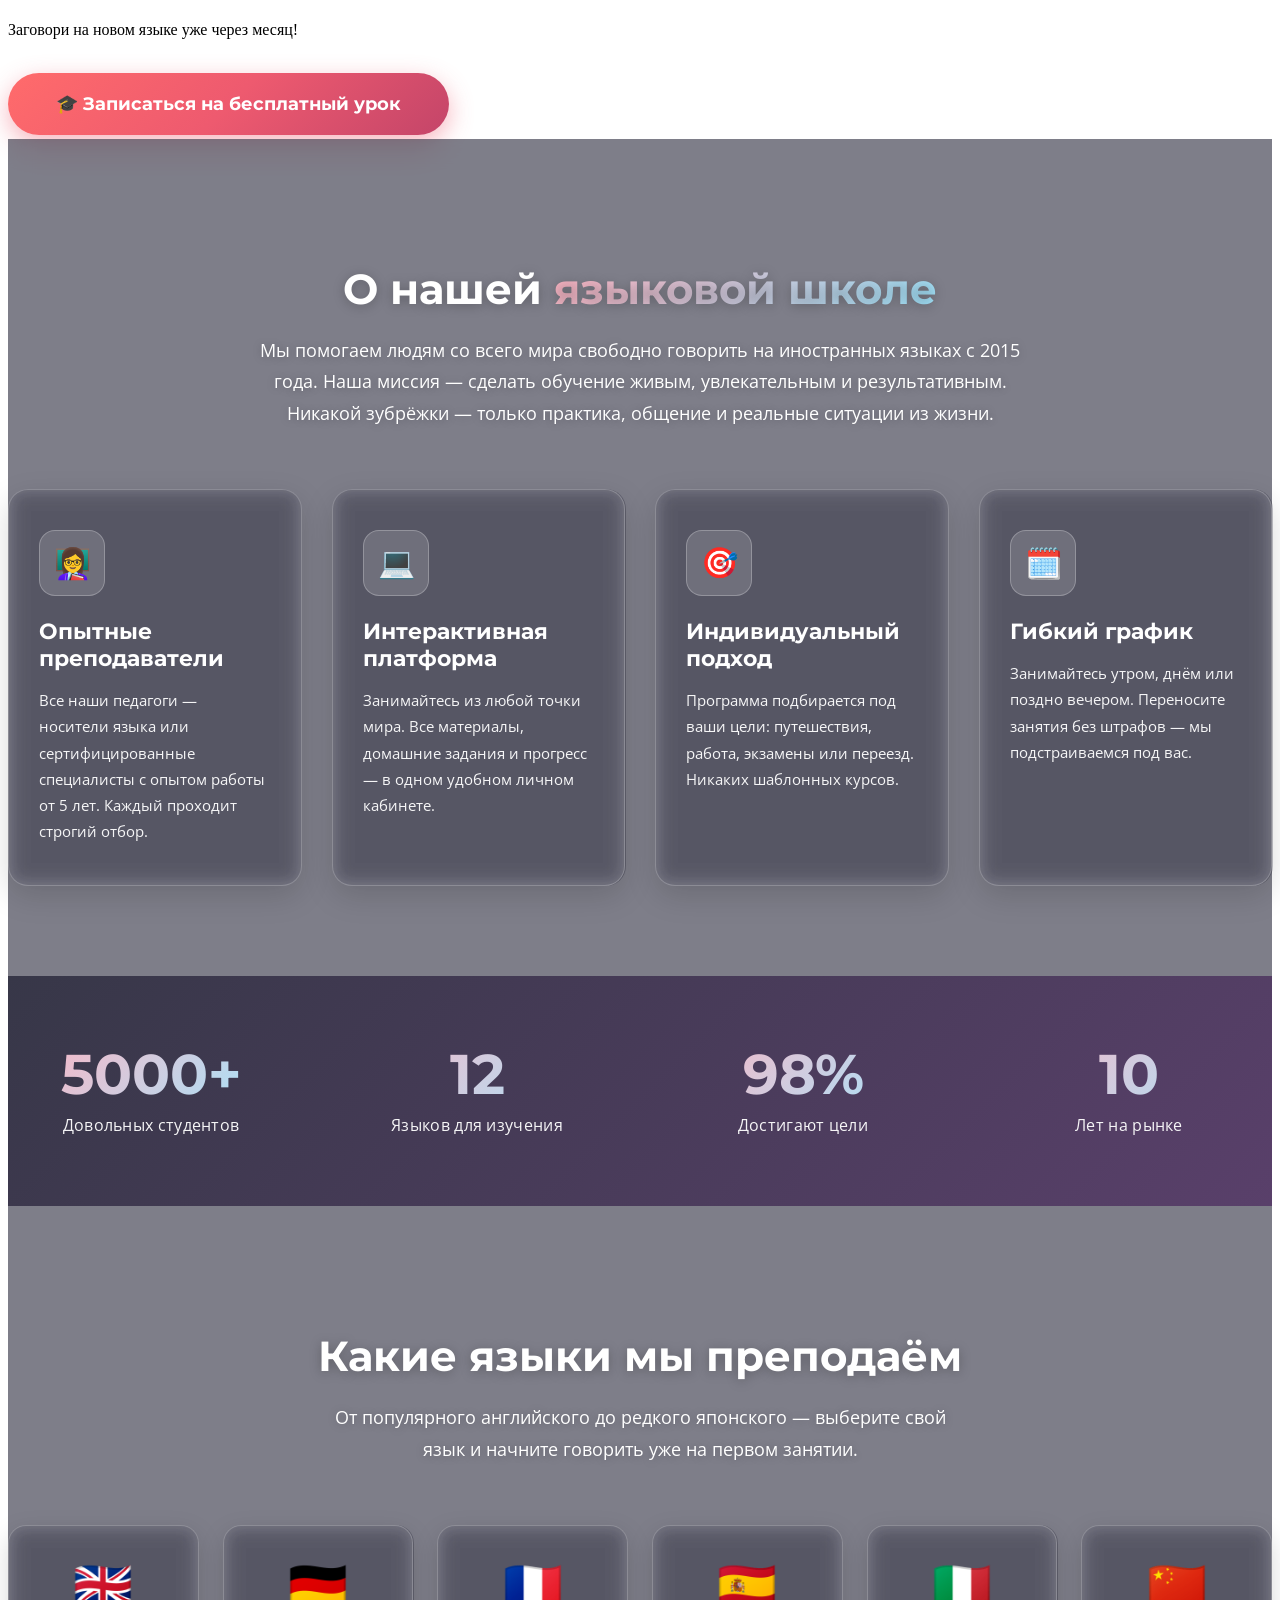
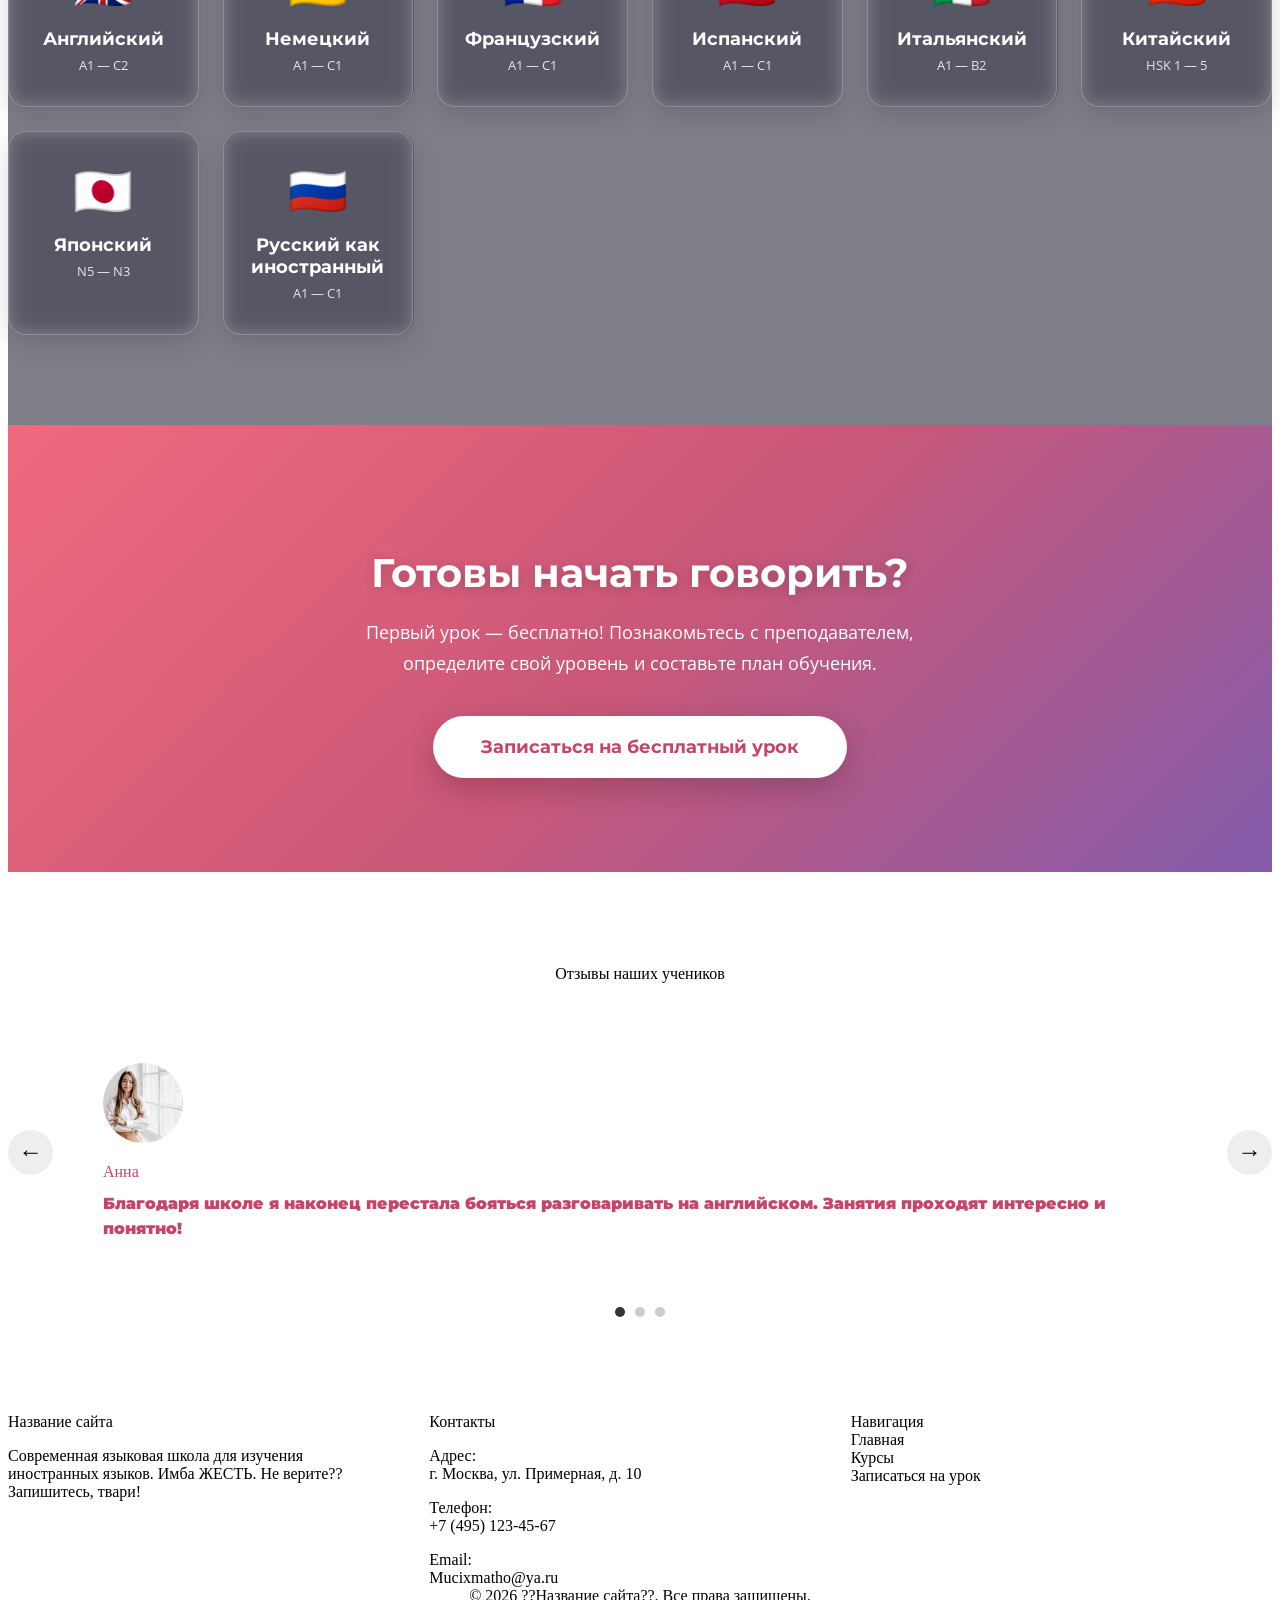
==== index.html @ 7e63f456 "Merge branch 'main' into feature/maksyaeva-form" ====
<!DOCTYPE html>
<html lang="ru">
<head>
    <meta charset="UTF-8">
    <meta name="viewport" content="width=device-width, initial-scale=1.0">
    <title>Языковая школа — Заговори на новом языке</title>
    <meta name="description" content="Современная языковая школа. Индивидуальные занятия с лучшими преподавателями. Английский, немецкий, французский, испанский, китайский.">

    <!-- 1. Шрифты -->
    <link rel="preconnect" href="https://fonts.googleapis.com">
    <link rel="preconnect" href="https://fonts.gstatic.com" crossorigin>
    <link href="https://fonts.googleapis.com/css2?family=Montserrat:wght@400;500;700&family=Open+Sans:wght@400;500;600&display=swap" rel="stylesheet">

    <!-- 2. Сброс стилей -->
    <link rel="stylesheet" href="css/reset.css">

    <!-- 3. Переменные -->
    <link rel="stylesheet" href="css/variables.css">

    <!-- 4. Общие стили -->
    <link rel="stylesheet" href="css/main.css">

    <!-- 4.1. Градиентный фон -->
    <link rel="stylesheet" href="css/gradient.css">

    <!-- 5. Стили компонентов -->
    <link rel="stylesheet" href="css/components/hero.css">

    <!-- 6. Стили для новых секций -->
        <!-- 6. Стили для новых секций -->
    <style>
        /* ====== Кнопка "Записаться" ====== */
        .btn {
            display: inline-block;
            padding: 16px 36px;
            border-radius: 50px;
            font-family: 'Montserrat', sans-serif;
            font-weight: 700;
            font-size: 16px;
            text-decoration: none;
            cursor: pointer;
            border: none;
            transition: all 0.3s ease;
            position: relative;
            overflow: hidden;
        }

        .btn--primary {
            background: linear-gradient(135deg, #ff6b6b 0%, #ee5a6f 50%, #c44569 100%);
            color: #ffffff;
            box-shadow: 0 8px 25px rgba(238, 90, 111, 0.45);
        }

        .btn--primary::before {
            content: '';
            position: absolute;
            top: 0;
            left: -100%;
            width: 100%;
            height: 100%;
            background: linear-gradient(90deg, transparent, rgba(255,255,255,0.3), transparent);
            transition: left 0.6s ease;
        }

        .btn--primary:hover::before {
            left: 100%;
        }

        .btn--primary:hover {
            transform: translateY(-4px) scale(1.03);
            box-shadow: 0 14px 35px rgba(238, 90, 111, 0.6);
            background: linear-gradient(135deg, #ff7b7b 0%, #f06a7f 50%, #d45579 100%);
        }

        .btn--primary:active {
            transform: translateY(-1px) scale(0.99);
            box-shadow: 0 6px 18px rgba(238, 90, 111, 0.5);
        }

        .btn--large {
            padding: 20px 48px;
            font-size: 18px;
        }

        @keyframes pulse {
            0%, 100% { box-shadow: 0 8px 25px rgba(238, 90, 111, 0.45), 0 0 0 0 rgba(238, 90, 111, 0.7); }
            70% { box-shadow: 0 8px 25px rgba(238, 90, 111, 0.45), 0 0 0 18px rgba(238, 90, 111, 0); }
        }

        .btn--pulse {
            animation: pulse 2.5s infinite;
        }

        /* ====== Секция "О школе" ====== */
        .about {
            padding: 90px 0;
            /* Затемнённая подложка для читаемости */
            background: rgba(20, 20, 40, 0.55);
            backdrop-filter: blur(12px);
            -webkit-backdrop-filter: blur(12px);
        }

        .about__header {
            text-align: center;
            max-width: 760px;
            margin: 0 auto 60px;
        }

        .about__title {
            font-family: 'Montserrat', sans-serif;
            font-size: 42px;
            font-weight: 700;
            color: #ffffff;
            margin-bottom: 20px;
            line-height: 1.2;
            text-shadow: 0 2px 12px rgba(0, 0, 0, 0.25);
        }

        .about__title span {
            background: linear-gradient(135deg, #ffb3c1, #a0e7ff);
            -webkit-background-clip: text;
            -webkit-text-fill-color: transparent;
            background-clip: text;
        }

        /* ✅ Белый текст под заголовком */
        .about__lead {
            font-family: 'Open Sans', sans-serif;
            font-size: 18px;
            line-height: 1.75;
            color: #ffffff;
            text-shadow: 0 1px 8px rgba(0, 0, 0, 0.25);
        }

        /* Сетка карточек */
        .about__grid {
            display: grid;
            grid-template-columns: repeat(auto-fit, minmax(280px, 1fr));
            gap: 30px;
            margin-top: 40px;
        }

        .about__card {
            /* Полупрозрачный тёмный фон — белый текст читается идеально */
            background: rgba(255, 255, 255, 0.1);
            backdrop-filter: blur(10px);
            -webkit-backdrop-filter: blur(10px);
            padding: 40px 30px;
            border-radius: 20px;
            border: 1px solid rgba(255, 255, 255, 0.2);
            box-shadow: 0 10px 30px rgba(0, 0, 0, 0.15);
            transition: transform 0.3s ease, box-shadow 0.3s ease, background 0.3s ease;
        }

        .about__card:hover {
            transform: translateY(-8px);
            background: rgba(255, 255, 255, 0.16);
            box-shadow: 0 20px 45px rgba(0, 0, 0, 0.25);
        }

        .about__icon {
            width: 64px;
            height: 64px;
            border-radius: 16px;
            display: flex;
            align-items: center;
            justify-content: center;
            font-size: 30px;
            margin-bottom: 22px;
            background: rgba(255, 255, 255, 0.15);
            border: 1px solid rgba(255, 255, 255, 0.25);
        }

        /* ✅ Белые заголовки карточек */
        .about__card h3 {
            font-family: 'Montserrat', sans-serif;
            font-size: 22px;
            font-weight: 700;
            color: #ffffff;
            margin-bottom: 14px;
        }

        /* ✅ Белый текст описаний */
        .about__card p {
            font-family: 'Open Sans', sans-serif;
            font-size: 15px;
            line-height: 1.75;
            color: #ffffff;
            opacity: 0.95;
        }

        /* ====== Статистика ====== */
        .stats {
            padding: 70px 0;
            background: linear-gradient(135deg, rgba(20, 20, 40, 0.85) 0%, rgba(60, 30, 80, 0.85) 100%);
            backdrop-filter: blur(10px);
            -webkit-backdrop-filter: blur(10px);
            color: #ffffff;
        }

        .stats__grid {
            display: grid;
            grid-template-columns: repeat(auto-fit, minmax(200px, 1fr));
            gap: 40px;
            text-align: center;
        }

        .stats__item {
            position: relative;
        }

        .stats__number {
            font-family: 'Montserrat', sans-serif;
            font-size: 56px;
            font-weight: 700;
            background: linear-gradient(135deg, #ffb3c1, #a0e7ff);
            -webkit-background-clip: text;
            -webkit-text-fill-color: transparent;
            background-clip: text;
            display: block;
            line-height: 1;
            margin-bottom: 12px;
        }

        /* ✅ Белые подписи статистики */
        .stats__label {
            font-family: 'Open Sans', sans-serif;
            font-size: 16px;
            color: #ffffff;
            letter-spacing: 0.3px;
            opacity: 0.95;
        }

        /* ====== Языки ====== */
        .languages {
            padding: 90px 0;
            background: rgba(20, 20, 40, 0.55);
            backdrop-filter: blur(12px);
            -webkit-backdrop-filter: blur(12px);
        }

        .languages__title {
            font-family: 'Montserrat', sans-serif;
            font-size: 42px;
            font-weight: 700;
            color: #ffffff;
            text-align: center;
            margin-bottom: 20px;
            text-shadow: 0 2px 12px rgba(0, 0, 0, 0.25);
        }

        /* ✅ Белый подзаголовок */
        .languages__subtitle {
            font-family: 'Open Sans', sans-serif;
            font-size: 18px;
            color: #ffffff;
            text-align: center;
            max-width: 640px;
            margin: 0 auto 60px;
            line-height: 1.75;
            text-shadow: 0 1px 8px rgba(0, 0, 0, 0.25);
        }

        .languages__grid {
            display: grid;
            grid-template-columns: repeat(auto-fit, minmax(180px, 1fr));
            gap: 24px;
        }

        .language-card {
            background: rgba(255, 255, 255, 0.1);
            backdrop-filter: blur(10px);
            -webkit-backdrop-filter: blur(10px);
            border: 1px solid rgba(255, 255, 255, 0.2);
            border-radius: 18px;
            padding: 32px 20px;
            text-align: center;
            box-shadow: 0 8px 25px rgba(0, 0, 0, 0.15);
            transition: transform 0.3s ease, box-shadow 0.3s ease, background 0.3s ease;
            cursor: pointer;
        }

        .language-card:hover {
            transform: translateY(-6px);
            background: rgba(255, 255, 255, 0.18);
            box-shadow: 0 18px 40px rgba(0, 0, 0, 0.3);
        }

        .language-card__flag {
            font-size: 48px;
            display: block;
            margin-bottom: 14px;
        }

        /* ✅ Белое название языка */
        .language-card__name {
            font-family: 'Montserrat', sans-serif;
            font-size: 18px;
            font-weight: 700;
            color: #ffffff;
            margin-bottom: 6px;
        }

        /* ✅ Белый уровень */
        .language-card__level {
            font-family: 'Open Sans', sans-serif;
            font-size: 13px;
            color: #ffffff;
            opacity: 0.85;
        }

        /* ====== Финальный CTA ====== */
        .cta {
            padding: 90px 0;
            background: linear-gradient(135deg, rgba(238, 90, 111, 0.9) 0%, rgba(196, 69, 105, 0.9) 50%, rgba(118, 75, 162, 0.9) 100%);
            color: #ffffff;
            text-align: center;
        }

        .cta__title {
            font-family: 'Montserrat', sans-serif;
            font-size: 40px;
            font-weight: 700;
            margin-bottom: 20px;
            line-height: 1.2;
            color: #ffffff;
            text-shadow: 0 2px 12px rgba(0, 0, 0, 0.2);
        }

        /* ✅ Чистый белый текст */
        .cta__text {
            font-family: 'Open Sans', sans-serif;
            font-size: 18px;
            max-width: 620px;
            margin: 0 auto 36px;
            line-height: 1.75;
            color: #ffffff;
        }

        .btn--light {
            background: #ffffff;
            color: #c44569;
            box-shadow: 0 10px 30px rgba(0, 0, 0, 0.2);
        }

        .btn--light:hover {
            background: #ffffff;
            color: #c44569;Индивидуальные занятия с лучшими преподавателями. Интерактивная платформа и удобный график. Начни учиться сегодня! 
            transform: translateY(-4px) scale(1.03);
            box-shadow: 0 16px 40px rgba(0, 0, 0, 0.3);
        }

        /* Адаптив */
        @media (max-width: 768px) {
            .about__title,
            .languages__title,
            .cta__title { font-size: 30px; }
            .stats__number { font-size: 42px; }
            .btn--large { padding: 16px 32px; font-size: 16px; }
            .about, .languages, .cta { padding: 60px 0; }
        }

        .footer {
    margin-top: 0;
}

        .hero__subtitle {
            color: #ffffff;
        }
        
    </style>
</head>
<body class="gradient-bg">

    <!-- <header> здесь будет верстать Алексей (задача 3) -->

    <main>
        <!-- ============ Hero Section (Задача 6 — Борисенко) ============ -->
        <section class="hero">
            <div class="container hero__container">
                <div class="hero__content">
                    <h1 class="hero__title">
                        Заговори на новом языке уже через месяц!
                    </h1>
                    <p class="hero__subtitle">
                        Индивидуальные занятия с лучшими преподавателями. 
                        Интерактивная платформа и удобный график. 
                        Начни учиться сегодня!
                    </p>
                    <a href="booking.html" class="btn btn--primary btn--large btn--pulse">
                        🎓 Записаться на бесплатный урок
                    </a>
                </div>
            </div>
        </section>

        <!-- ============ О школе ============ -->
        <section class="about" id="about">
            <div class="container">
                <div class="about__header">
                    <h2 class="about__title">
                        О нашей <span>языковой школе</span>
                    </h2>
                    <p class="about__lead">
                        Мы помогаем людям со всего мира свободно говорить на иностранных языках 
                        с 2015 года. Наша миссия — сделать обучение живым, увлекательным 
                        и результативным. Никакой зубрёжки — только практика, общение и реальные 
                        ситуации из жизни.
                    </p>
                </div>

                <div class="about__grid">
                    <article class="about__card">
                        <div class="about__icon">👩‍🏫</div>
                        <h3>Опытные преподаватели</h3>
                        <p>Все наши педагоги — носители языка или сертифицированные специалисты 
                           с опытом работы от 5 лет. Каждый проходит строгий отбор.</p>
                    </article>

                    <article class="about__card">
                        <div class="about__icon">💻</div>
                        <h3>Интерактивная платформа</h3>
                        <p>Занимайтесь из любой точки мира. Все материалы, домашние задания 
                           и прогресс — в одном удобном личном кабинете.</p>
                    </article>

                    <article class="about__card">
                        <div class="about__icon">🎯</div>
                        <h3>Индивидуальный подход</h3>
                        <p>Программа подбирается под ваши цели: путешествия, работа, 
                           экзамены или переезд. Никаких шаблонных курсов.</p>
                    </article>

                    <article class="about__card">
                        <div class="about__icon">🗓️</div>
                        <h3>Гибкий график</h3>
                        <p>Занимайтесь утром, днём или поздно вечером. Переносите занятия 
                           без штрафов — мы подстраиваемся под вас.</p>
                    </article>
                </div>
            </div>
        </section>

        <!-- ============ Статистика ============ -->
        <section class="stats">
            <div class="container">
                <div class="stats__grid">
                    <div class="stats__item">
                        <span class="stats__number">5000+</span>
                        <span class="stats__label">Довольных студентов</span>
                    </div>
                    <div class="stats__item">
                        <span class="stats__number">12</span>
                        <span class="stats__label">Языков для изучения</span>
                    </div>
                    <div class="stats__item">
                        <span class="stats__number">98%</span>
                        <span class="stats__label">Достигают цели</span>
                    </div>
                    <div class="stats__item">
                        <span class="stats__number">10</span>
                        <span class="stats__label">Лет на рынке</span>
                    </div>
                </div>
            </div>
        </section>

        <!-- ============ Языки ============ -->
        <section class="languages" id="languages">
            <div class="container">
                <h2 class="languages__title">Какие языки мы преподаём</h2>
                <p class="languages__subtitle">
                    От популярного английского до редкого японского — выберите свой язык 
                    и начните говорить уже на первом занятии.
                </p>

                <div class="languages__grid">
                    <div class="language-card">
                        <span class="language-card__flag">🇬🇧</span>
                        <div class="language-card__name">Английский</div>
                        <div class="language-card__level">A1 — C2</div>
                    </div>
                    <div class="language-card">
                        <span class="language-card__flag">🇩🇪</span>
                        <div class="language-card__name">Немецкий</div>
                        <div class="language-card__level">A1 — C1</div>
                    </div>
                    <div class="language-card">
                        <span class="language-card__flag">🇫🇷</span>
                        <div class="language-card__name">Французский</div>
                        <div class="language-card__level">A1 — C1</div>
                    </div>
                    <div class="language-card">
                        <span class="language-card__flag">🇪🇸</span>
                        <div class="language-card__name">Испанский</div>
                        <div class="language-card__level">A1 — C1</div>
                    </div>
                    <div class="language-card">
                        <span class="language-card__flag">🇮🇹</span>
                        <div class="language-card__name">Итальянский</div>
                        <div class="language-card__level">A1 — B2</div>
                    </div>
                    <div class="language-card">
                        <span class="language-card__flag">🇨🇳</span>
                        <div class="language-card__name">Китайский</div>
                        <div class="language-card__level">HSK 1 — 5</div>
                    </div>
                    <div class="language-card">
                        <span class="language-card__flag">🇯🇵</span>
                        <div class="language-card__name">Японский</div>
                        <div class="language-card__level">N5 — N3</div>
                    </div>
                    <div class="language-card">
                        <span class="language-card__flag">🇷🇺</span>
                        <div class="language-card__name">Русский как иностранный</div>
                        <div class="language-card__level">A1 — C1</div>
                    </div>
                </div>
            </div>
        </section>

        <!-- ============ Финальный CTA ============ -->
        <section class="cta">
            <div class="container">
                <h2 class="cta__title">Готовы начать говорить?</h2>
                <p class="cta__text">
                    Первый урок — бесплатно! Познакомьтесь с преподавателем, 
                    определите свой уровень и составьте план обучения.
                </p>
                <a href="booking.html" class="btn btn--light btn--large">
                    Записаться на бесплатный урок
                </a>
            </div>
        </section>

        <!-- Здесь будет секция преимуществ от Виктории (задача 7) -->
        <!-- Здесь будет слайдер отзывов от Руслана (задача 8) -->
        <section class="reviews" id="reviews">
    <div class="container">
        <h2 class="reviews__title">Отзывы наших учеников</h2>

        <div class="reviews__slider">
            <button class="reviews__button reviews__button--prev" type="button" aria-label="Предыдущий отзыв">
                ←
            </button>

            <div class="reviews__track">

                <article class="review-card">
                    <img
                        class="review-card__photo"
                        src="img/анна.jpg"
                        alt="Фото Анны"
                    >

                    <div class="review-card__content">
                        <h3 class="review-card__name">Анна</h3>
                        <p class="review-card__text">
                            Благодаря школе я наконец перестала бояться
                            разговаривать на английском. Занятия проходят
                            интересно и понятно!
                        </p>
                    </div>
                </article>

                <article class="review-card">
                    <img
                        class="review-card__photo"
                        src="img/максим.jpg"
                        alt="Фото Максима"
                    >

                    <div class="review-card__content">
                        <h3 class="review-card__name">Максим</h3>
                        <p class="review-card__text">
                            Очень понравился формат занятий. Преподаватель
                            объясняет сложные темы простыми словами.
                        </p>
                    </div>
                </article>

                <article class="review-card">
                    <img
                        class="review-card__photo"
                        src="img/елена.jpg"
                        alt="Фото Елены"
                    >

                    <div class="review-card__content">
                        <h3 class="review-card__name">Елена</h3>
                        <p class="review-card__text">
                            За несколько месяцев я значительно улучшила
                            свой словарный запас и стала увереннее использовать
                            английский в повседневной жизни.
                        </p>
                    </div>
                </article>

            </div>

            <button class="reviews__button reviews__button--next" type="button" aria-label="Следующий отзыв">
                →
            </button>
        </div>

        <div class="reviews__dots">
            <button class="reviews__dot reviews__dot--active" type="button" aria-label="Отзыв 1"></button>
            <button class="reviews__dot" type="button" aria-label="Отзыв 2"></button>
            <button class="reviews__dot" type="button" aria-label="Отзыв 3"></button>
        </div>
    </div>
</section>
<script src="js/slider.js"></script>
    </main>

    <!-- Footer (Задача 9 — Золотухин) -->
    <!-- КТО УДАЛИТ, ТОТ ЛОХ -->
    <footer class="footer">
        <div class="container">
            <div class="footer-content">
                <div class="footer-column">
                    <h3 class="footer-title">Название сайта</h3>
                    <p class="footer-description">
                        Современная языковая школа для изучения иностранных языков. Имба ЖЕСТЬ. Не верите?? Запишитесь, твари!
                    </p>
                </div>
    
                <div class="footer-column">
                    <h3 class="footer-title">Контакты</h3>
                    <address class="footer-contacts">
                        <p>
                            <strong>Адрес:</strong><br>
                            г. Москва, ул. Примерная, д. 10
                        </p>
                        <p>
                            <strong>Телефон:</strong><br>
                            <a href="tel:+88005553535">
                                +7 (495) 123-45-67
                            </a>
                        </p>
                        <p>
                            <strong>Email:</strong><br>
                            <a href="mailto:Mucixmatho@ya.ru">
                                Mucixmatho@ya.ru
                            </a>
                        </p>
                    </address>
                </div>
    
                <div class="footer-column">
                    <h3 class="footer-title">Навигация</h3>
                    <nav class="footer-nav" aria-label="Навигация в подвале">
                        <a href="index.html">Главная</a>
                        <a href="courses.html">Курсы</a>
                        <a href="booking.html">Записаться на урок</a>
                    </nav>
                </div>
            </div>
            <div class="footer-bottom">
                <p>
                    &copy; 2026 ??Название сайта??. Все права защищены.
                </p>
            </div>
        </div>
    </footer>
</body>
</html>
---- css/main.css ----
/* css/main.css */
/* Базовая типографика и общие стили */

body {
    font-family: var(--font-body);
    font-size: var(--font-size-base);
    font-weight: var(--font-weight-normal);
    line-height: var(--line-height-normal);
    color: var(--color-text-main);
    background-color: var(--color-bg-main);
}

/* ===== ЗАГОЛОВКИ ===== */
h1, h2, h3, h4, h5, h6 {
    font-family: var(--font-heading);
    font-weight: var(--font-weight-bold);
    line-height: var(--line-height-tight);
    color: var(--color-text-main);
}

h1 {
    font-size: var(--font-size-3xl);
    margin-bottom: var(--space-lg);
}

h2 {
    font-size: var(--font-size-2xl);
    margin-bottom: var(--space-md);
}

h3 {
    font-size: var(--font-size-xl);
    margin-bottom: var(--space-sm);
}

/* ===== ТЕКСТ ===== */
p {
    font-size: var(--font-size-base);
    line-height: var(--line-height-normal);
    margin-bottom: var(--space-md);
}

small {
    font-size: var(--font-size-sm);
    color: var(--color-text-secondary);
}

a {
    color: var(--color-primary);
    transition: color var(--transition-fast);
}

a:hover {
    color: var(--color-primary-hover);
}

/* ===== КОНТЕЙНЕР ===== */
.container {
    max-width: var(--container-width);
    margin: 0 auto;
    padding: 0 var(--container-padding);
    width: 100%;
}

/* ===== ПРИЖИМАЕМ ФУТЕР К НИЗУ ===== */
/* Это понадобится Даниилу (задача 9) */
/* КТО УДАЛИТ, ТОТ ЛОХ ) */
.footer {
    background-color: var(--color-bg-dark);
    color: var(--color-text-inverse);
    padding: var(--space-2xl) 0 var(--space-lg);
    margin-top: var(--space-2xl);
}

.footer-content {
    display: grid;
    grid-template-columns: 1fr 1fr 1fr;
    gap: var(--space-2xl);
}

.footer-column {
    display: flex;
    flex-direction: column;
}

.footer-title {
    color: var(--color-text-inverse);
    font-family: var(--font-heading);
    font-size: var(--font-size-lg);
    font-weight: var(--font-weight-bold);
    margin-bottom: var(--space-md);
}

.footer-description {
    color: var(--color-primary-light);
    max-width: 350px;
    margin-bottom: 0;
}

.footer-contacts {
    font-style: normal;
}

.footer-contacts p {
    color: var(--color-text-inverse);
    margin-bottom: var(--space-sm);
}

.footer-contacts strong {
    font-weight: var(--font-weight-medium);
}

.footer a {
    color: var(--color-primary-light);
    text-decoration: none;
    transition:
        color var(--transition-fast),
        opacity var(--transition-fast);
}

.footer a:hover {
    color: var(--color-accent);
}

.footer a:focus-visible {
    outline: 2px solid var(--color-accent);
    outline-offset: 3px;
}

.footer-nav {
    display: flex;
    flex-direction: column;
    gap: var(--space-sm);
}

.footer-nav a {
    width: fit-content;
}

.footer-bottom {
    border-top: 1px solid var(--color-border);
    margin-top: var(--space-2xl);
    padding-top: var(--space-md);
    text-align: center;
}

.footer-bottom p {
    color: var(--color-text-secondary);
    font-size: var(--font-size-sm);
    margin: 0;
}

/* ===== АДАПТИВНОСТЬ FOOTER ===== */

@media (max-width: 768px) {
    .footer-content {
        grid-template-columns: 1fr;
        gap: var(--space-xl);
    }

    .footer {
        padding-top: var(--space-xl);
    }

    .footer-bottom {
        margin-top: var(--space-xl);
    }
}

html, body {
    height: 100%;
}

body {
    display: flex;
    flex-direction: column;
}

main {
    flex: 1;
}
html, body {
    height: 100%;
}

body {
    display: flex;
    flex-direction: column;
}

main {
    flex: 1;
}

/* ===== УТИЛИТЫ ===== */
.text-center { text-align: center; }
.text-left { text-align: left; }
.text-right { text-align: right; }

.mb-sm { margin-bottom: var(--space-sm); }
.mb-md { margin-bottom: var(--space-md); }
.mb-lg { margin-bottom: var(--space-lg); }

/* ===== ОТЗЫВЫ (боты) ===== */

.reviews {
    padding: 80px 0;
}

.reviews__title {
    text-align: center;
    margin-bottom: 40px;
}

.reviews__slider {
    display: flex;
    align-items: center;
    gap: 20px;
}

.reviews__track {
    width: 100%;
    overflow: hidden;
}

.review-card {
    opacity: 0;
    visibility: hidden;
    transform: translateX(30px);
    transition:
        opacity 0.4s ease,
        transform 0.4s ease;
    position: absolute;
    
}

.review-card--active {
    position: relative;
    background: #ffffff;
    color: #c44569;
    opacity: 1;
    visibility: visible;
    transform: translateX(0);
    border-radius: 50px;
    padding: 40px 30px;

    
    
}

.review-card__photo {
    width: 80px;
    height: 80px;
    object-fit: cover;
    border-radius: 50%;
    flex-shrink: 0;
}

.review-card__name {
    margin-bottom: 10px;
}

.review-card__text {
    margin: 0;
    line-height: 1.6;
    font-family: 'Montserrat', sans-serif;
    font-weight: 900;
}

.reviews__button {
    width: 45px;
    height: 45px;
    border: none;
    border-radius: 50%;
    cursor: pointer;
    font-size: 24px;
    background: #eee;
    flex-shrink: 0;
}

.reviews__button:hover {
    background: #ddd;
}

.reviews__dots {
    display: flex;
    justify-content: center;
    gap: 10px;
    margin-top: 25px;
}

.reviews__dot {
    width: 10px;
    height: 10px;
    padding: 0;
    border: none;
    border-radius: 50%;
    background: #ccc;
    cursor: pointer;
}

.reviews__dot--active {
    background: #333;
}

@media (max-width: 600px) {
    .review-card {
        flex-direction: column;
        text-align: center;
    }

    .reviews__slider {
        gap: 10px;
    }
}

.reviews__list {
    position: relative;
    min-height: 250px;
}
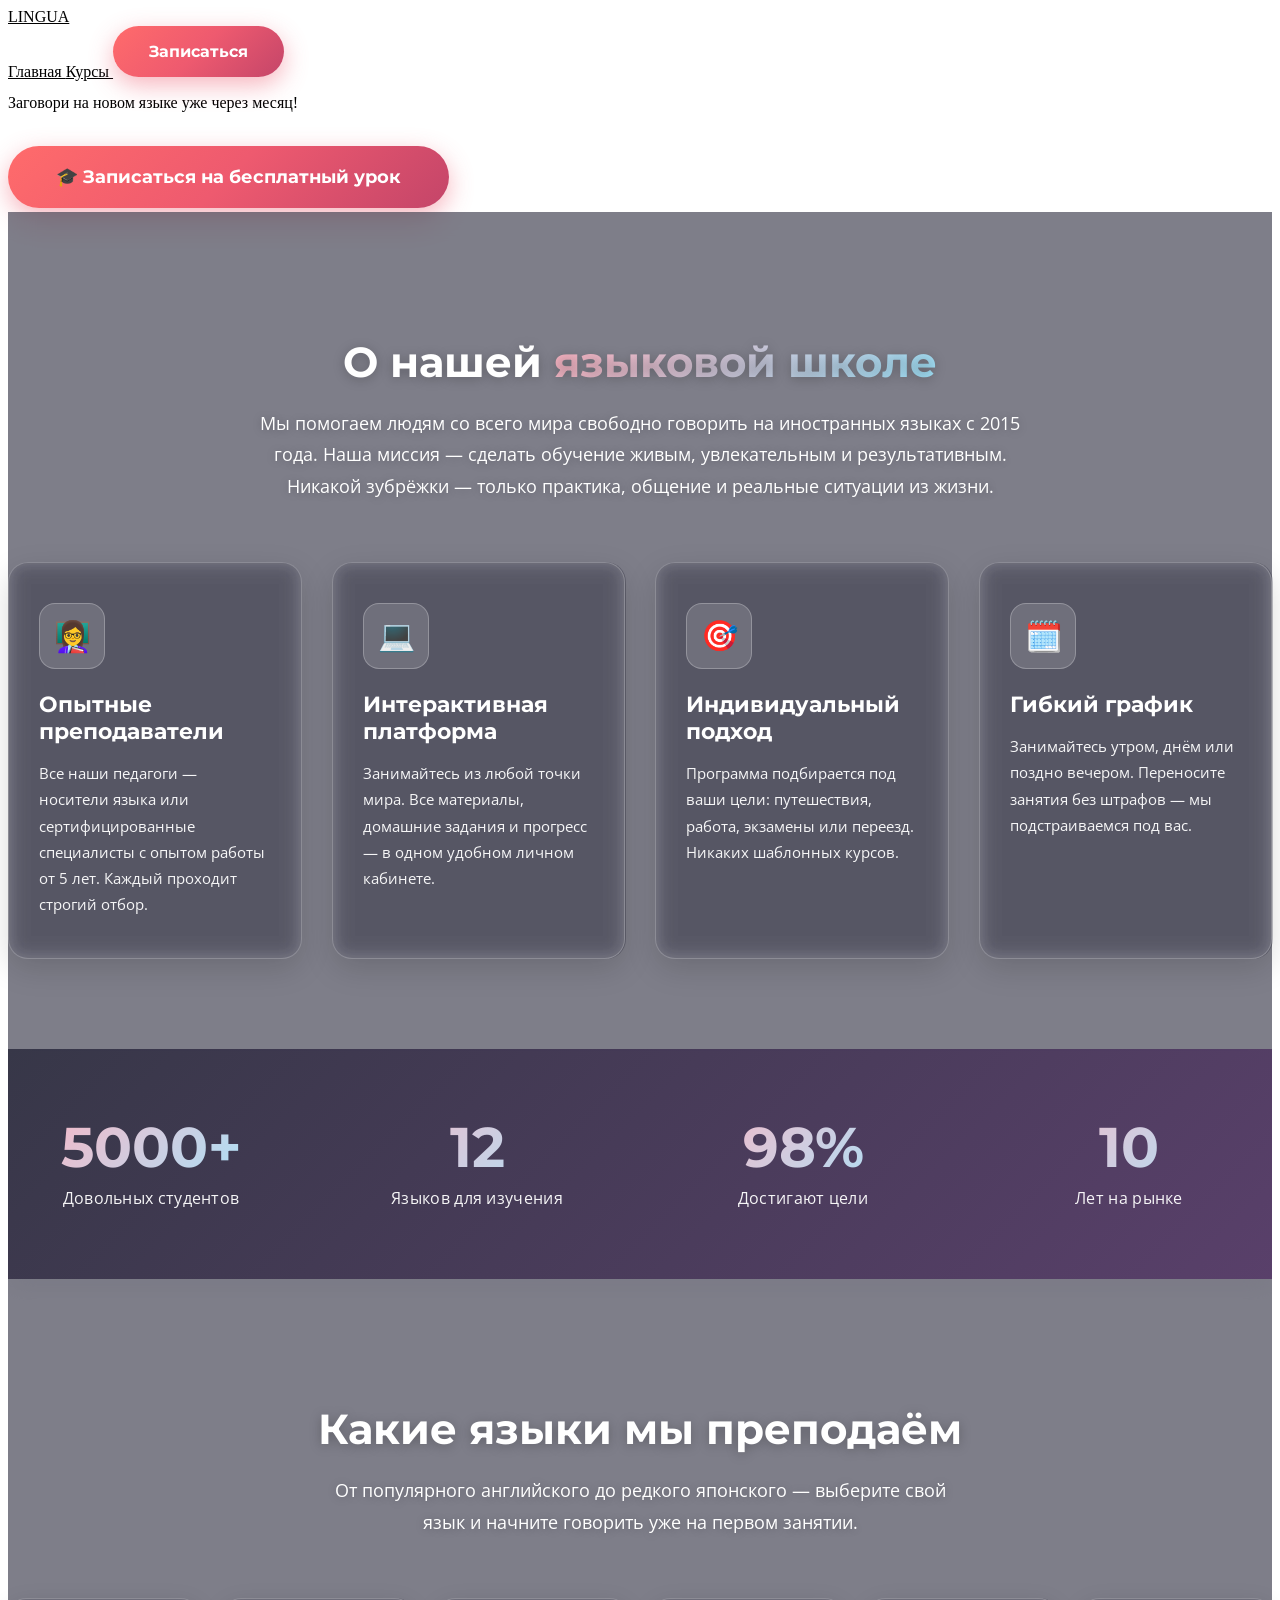
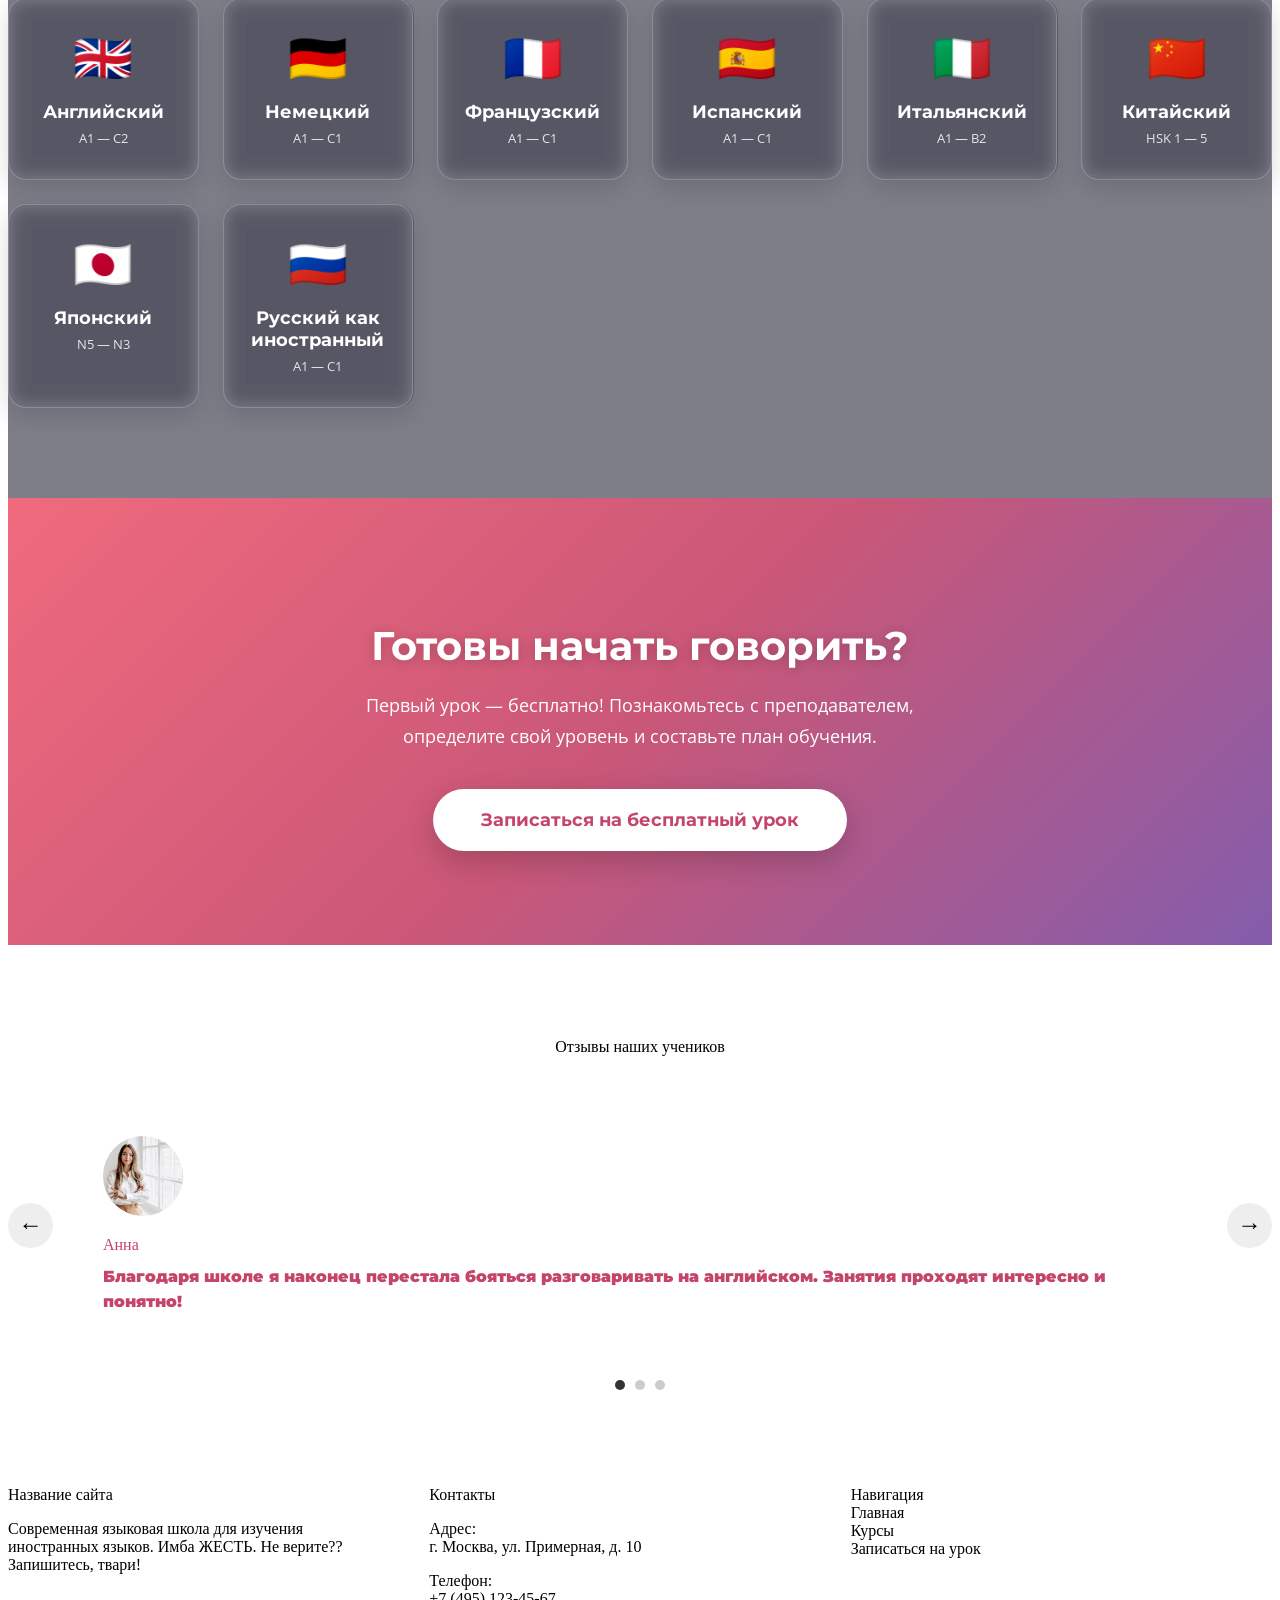
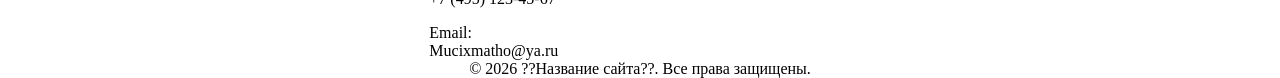
==== commit ba062ac6: "Update index.html" ====
--- a/index.html
+++ b/index.html
@@ -371,6 +371,34 @@
     </style>
 </head>
 <body class="gradient-bg">
+    <header class="header">
+    <div class="container header__container">
+        <a
+            class="header__logo"
+            href="index.html"
+            aria-label="LINGUA — главная страница"
+        >
+            LINGUA
+        </a>
+
+        <nav class="header__nav" aria-label="Основная навигация">
+            <a class="header__link" href="index.html">
+                Главная
+            </a>
+
+            <a class="header__link" href="courses.html">
+                Курсы
+            </a>
+
+            <a
+                class="btn btn--primary header__link--cta"
+                href="booking.html"
+            >
+                Записаться
+            </a>
+        </nav>
+    </div>
+</header>
 
     <!-- <header> здесь будет верстать Алексей (задача 3) -->
 
--- a/css/main.css
+++ b/css/main.css
@@ -318,4 +318,62 @@
     position: relative;
     min-height: 250px;
 }
-
+/* COURSES.HTML>>>>>>>>> */
+/* ===== ЗАГОЛОВОК СЕКЦИИ (общий паттерн для страниц) ===== */
+
+.section-heading {
+    text-align: center;
+    max-width: 720px;
+    margin: 0 auto var(--space-2xl);
+}
+
+.section-heading__label {
+    display: inline-block;
+    font-family: var(--font-heading);
+    font-size: var(--font-size-sm);
+    font-weight: var(--font-weight-bold);
+    letter-spacing: 0.15em;
+    text-transform: uppercase;
+    color: var(--color-primary);
+    background-color: var(--color-primary-light);
+    padding: var(--space-xs) var(--space-md);
+    border-radius: var(--radius-full);
+    margin-bottom: var(--space-md);
+}
+
+.section-heading__title {
+    font-size: var(--font-size-3xl);
+    margin-bottom: var(--space-md);
+    color: var(--color-text-main);
+}
+
+.section-heading__text {
+    font-size: var(--font-size-lg);
+    color: var(--color-text-secondary);
+    margin-bottom: 0;
+}
+
+/* ===== СЕКЦИЯ КУРСОВ (общий каркас) ===== */
+.courses {
+    padding: var(--space-2xl) 0;
+    background-color: transparent; 
+}
+
+/* ===== СЕТКА (общий паттерн для карточек) ===== */
+.courses__grid {
+    display: grid;
+    grid-template-columns: repeat(auto-fit, minmax(260px, 1fr));
+    gap: var(--space-xl);
+}
+
+/* ===== АДАПТИВ ЗАГОЛОВКА ===== */
+@media (max-width: 768px) {
+    .section-heading__title { font-size: var(--font-size-2xl); }
+    .section-heading__text  { font-size: var(--font-size-base); }
+
+    .courses__grid {
+        grid-template-columns: 1fr;
+        gap: var(--space-lg);
+    }
+}
+/* <<<<<<<<<COURSES.HTML */
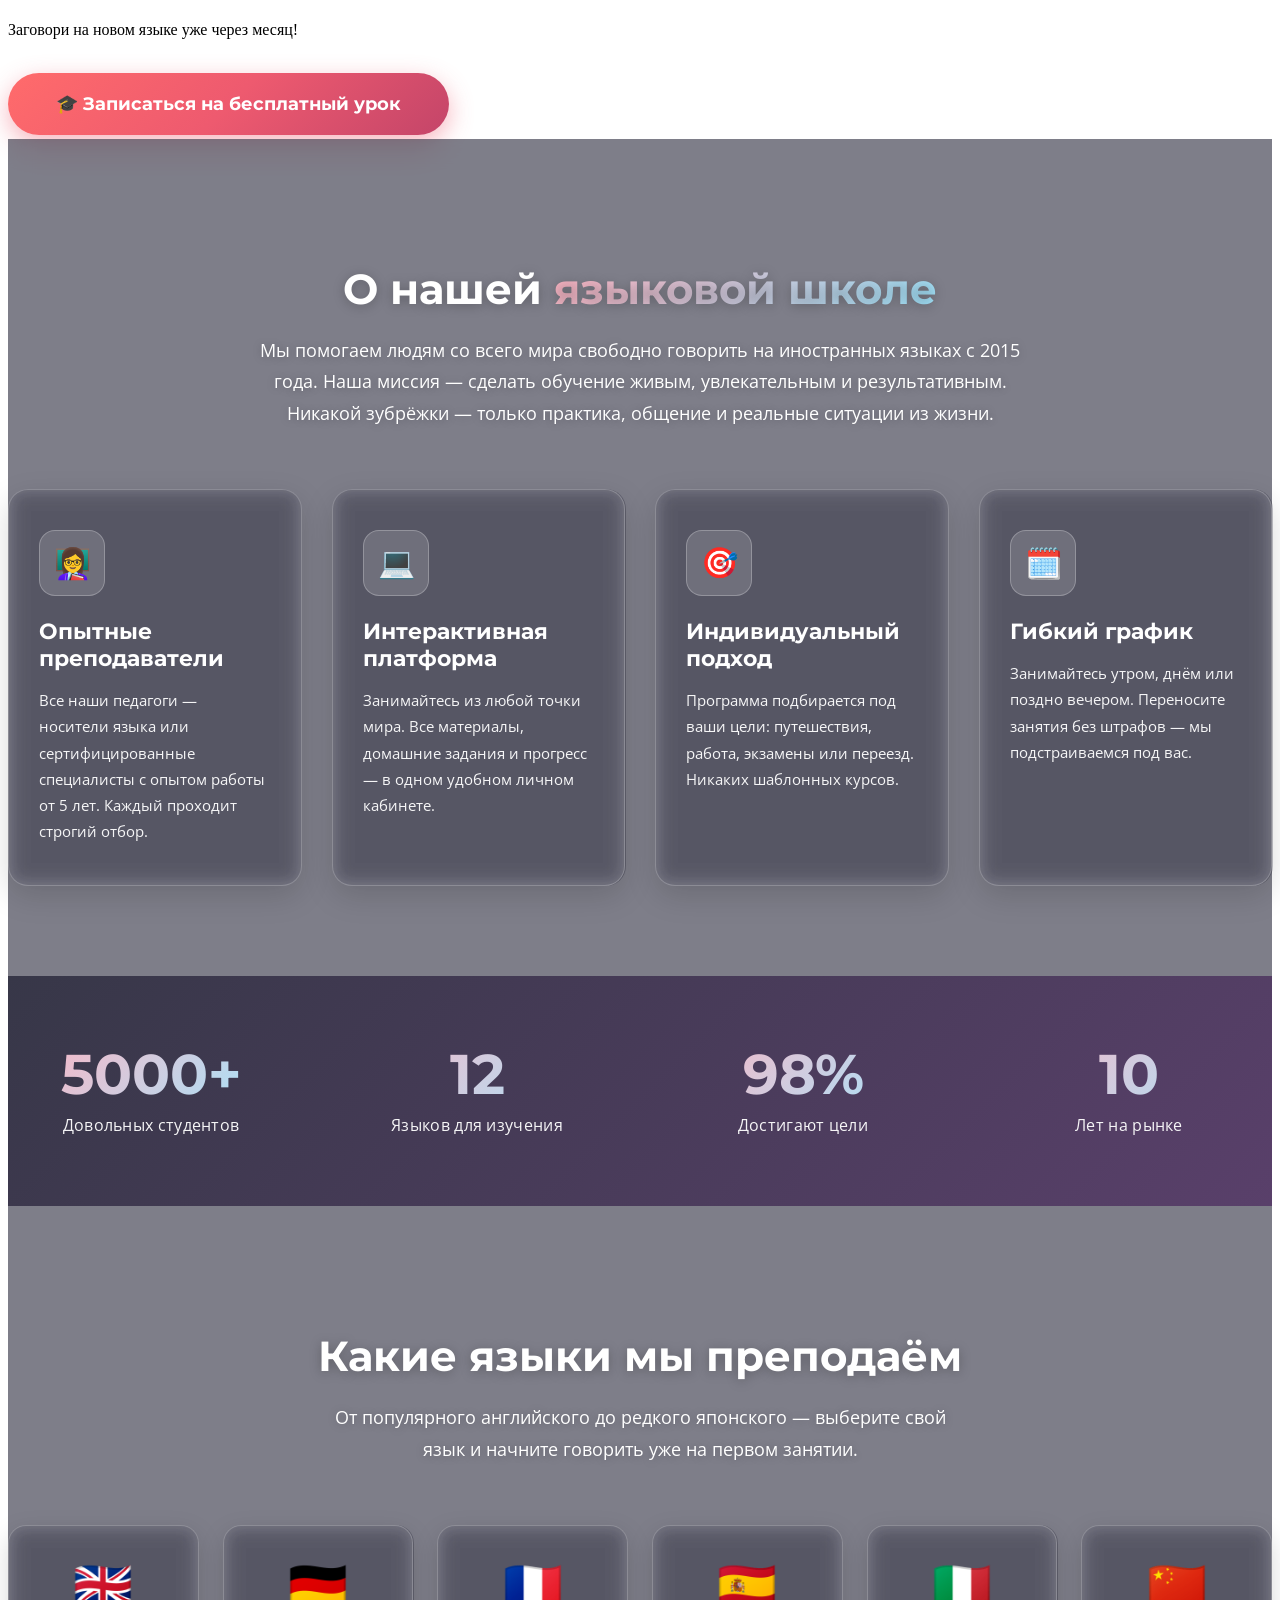
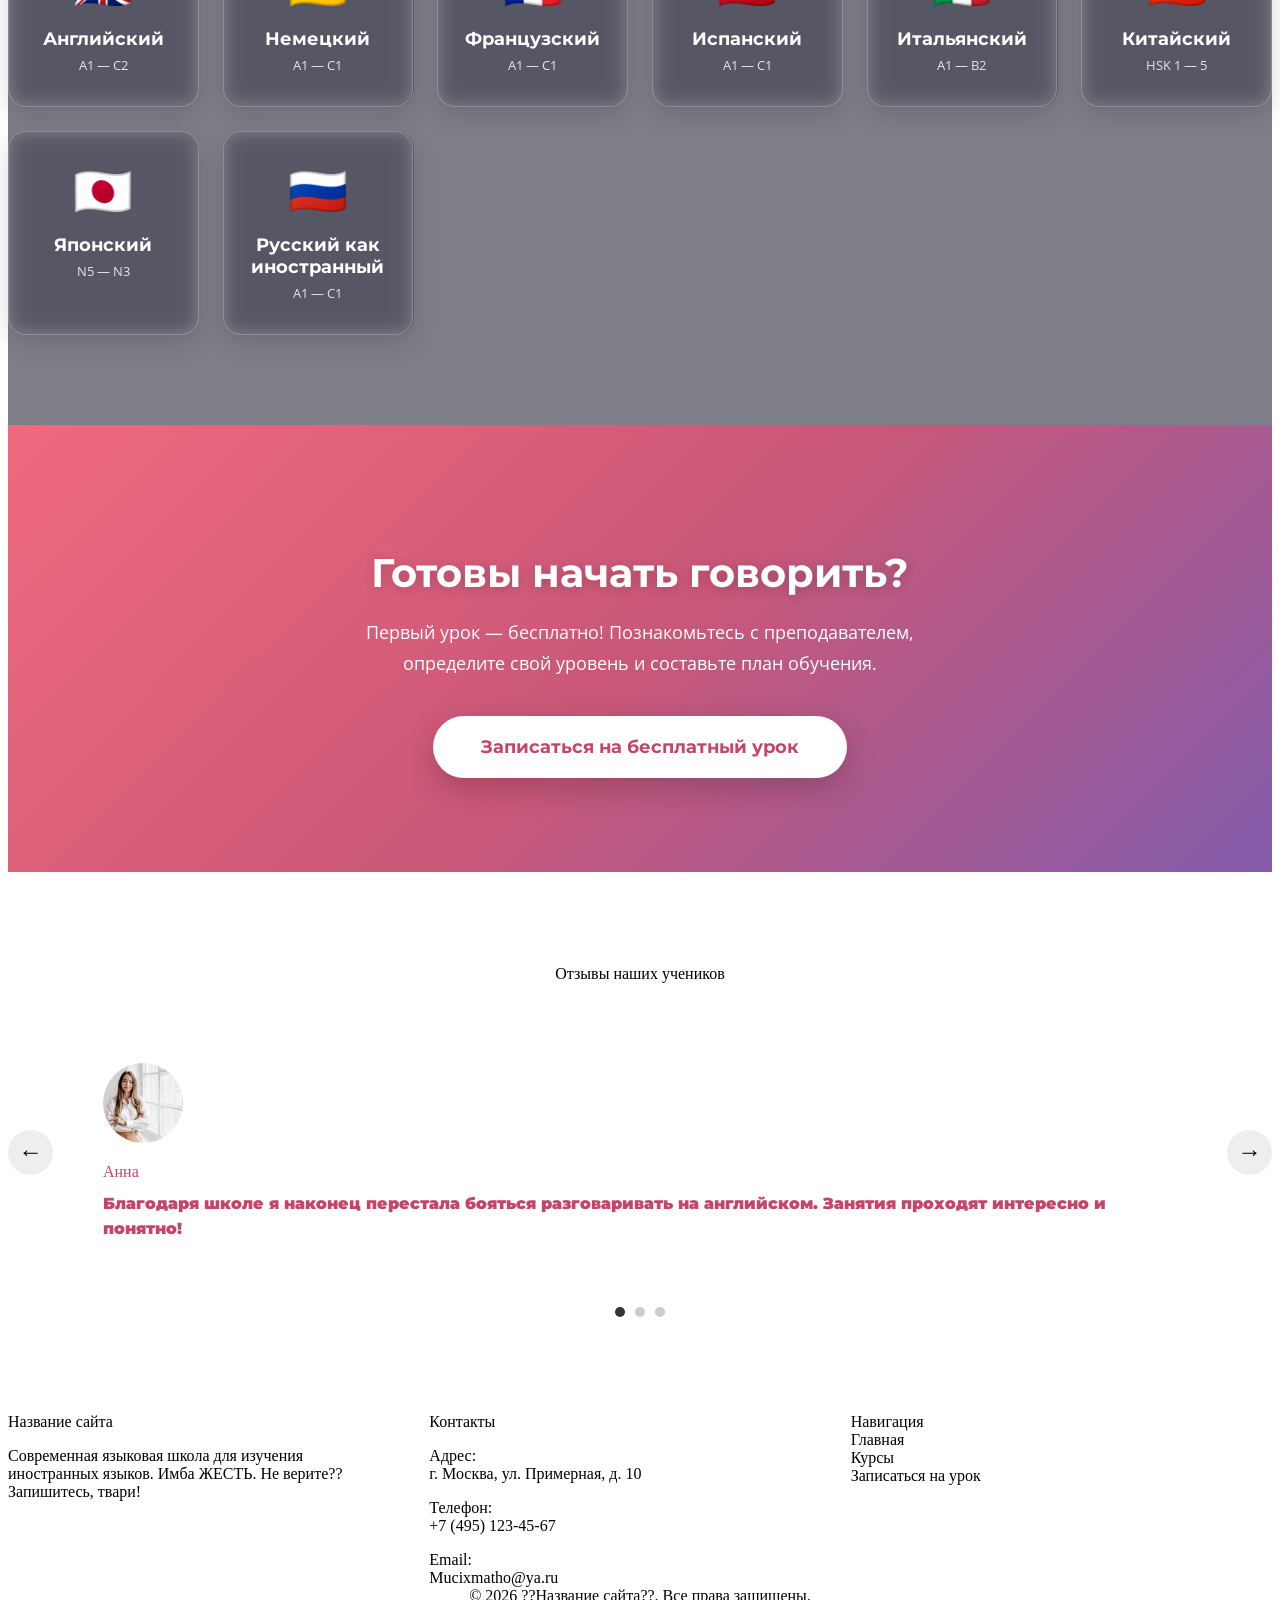
==== commit c82e9e35: "Merge pull request #48 from fellwen/patch-5 Update index.html" ====
--- a/index.html
+++ b/index.html
@@ -25,6 +25,9 @@
 
     <!-- 5. Стили компонентов -->
     <link rel="stylesheet" href="css/components/hero.css">
+
+    <link rel="stylesheet" href="css/components/header.css">
+    <link rel="stylesheet" href="css/components/buttons.css">
 
     <!-- 6. Стили для новых секций -->
         <!-- 6. Стили для новых секций -->
@@ -371,34 +374,6 @@
     </style>
 </head>
 <body class="gradient-bg">
-    <header class="header">
-    <div class="container header__container">
-        <a
-            class="header__logo"
-            href="index.html"
-            aria-label="LINGUA — главная страница"
-        >
-            LINGUA
-        </a>
-
-        <nav class="header__nav" aria-label="Основная навигация">
-            <a class="header__link" href="index.html">
-                Главная
-            </a>
-
-            <a class="header__link" href="courses.html">
-                Курсы
-            </a>
-
-            <a
-                class="btn btn--primary header__link--cta"
-                href="booking.html"
-            >
-                Записаться
-            </a>
-        </nav>
-    </div>
-</header>
 
     <!-- <header> здесь будет верстать Алексей (задача 3) -->
 
--- a/css/components/header.css
+++ b/css/components/header.css
@@ -0,0 +1,110 @@
+/* css/components/header.css */
+
+.header {
+    position: relative;
+    z-index: 20;
+    width: 100%;
+    background-color: rgba(255, 255, 255, 0.96);
+    border-bottom: 1px solid var(--color-border);
+    box-shadow: var(--shadow-sm);
+}
+
+.header__container {
+    min-height: 72px;
+    display: flex;
+    align-items: center;
+    justify-content: space-between;
+    gap: var(--space-lg);
+}
+
+.header__logo {
+    flex-shrink: 0;
+    font-family: var(--font-heading);
+    font-size: var(--font-size-xl);
+    font-weight: var(--font-weight-bold);
+    line-height: 1;
+    letter-spacing: 0.04em;
+    color: var(--color-text-main);
+    text-decoration: none;
+}
+
+.header__logo:hover {
+    color: var(--color-primary);
+}
+
+.header__nav {
+    display: flex;
+    align-items: center;
+    justify-content: flex-end;
+    gap: var(--space-lg);
+}
+
+.header__link {
+    display: inline-flex;
+    align-items: center;
+    min-height: 44px;
+    padding: var(--space-sm) 0;
+    font-family: var(--font-heading);
+    font-size: var(--font-size-sm);
+    font-weight: var(--font-weight-medium);
+    color: var(--color-text-main);
+    text-decoration: none;
+    transition: color var(--transition-fast);
+}
+
+.header__link:hover {
+    color: var(--color-primary);
+}
+
+.header__link:focus-visible,
+.header__logo:focus-visible {
+    outline: 2px solid var(--color-primary);
+    outline-offset: 4px;
+    border-radius: var(--radius-sm);
+}
+
+.header__link--cta {
+    padding: var(--space-sm) var(--space-lg);
+}
+
+.header__link--cta:hover {
+    color: var(--color-text-inverse);
+}
+
+@media (max-width: 768px) {
+    .header__container {
+        min-height: 64px;
+    }
+
+    .header__nav {
+        gap: var(--space-md);
+    }
+
+    .header__link:not(.header__link--cta) {
+        font-size: var(--font-size-xs);
+    }
+
+    .header__link--cta {
+        padding: var(--space-sm) var(--space-md);
+    }
+}
+
+@media (max-width: 520px) {
+    .header__container {
+        flex-direction: column;
+        justify-content: center;
+        gap: var(--space-sm);
+        padding-top: var(--space-sm);
+        padding-bottom: var(--space-sm);
+    }
+
+    .header__nav {
+        width: 100%;
+        justify-content: center;
+        gap: var(--space-sm);
+    }
+
+    .header__link {
+        min-height: 40px;
+    }
+}
